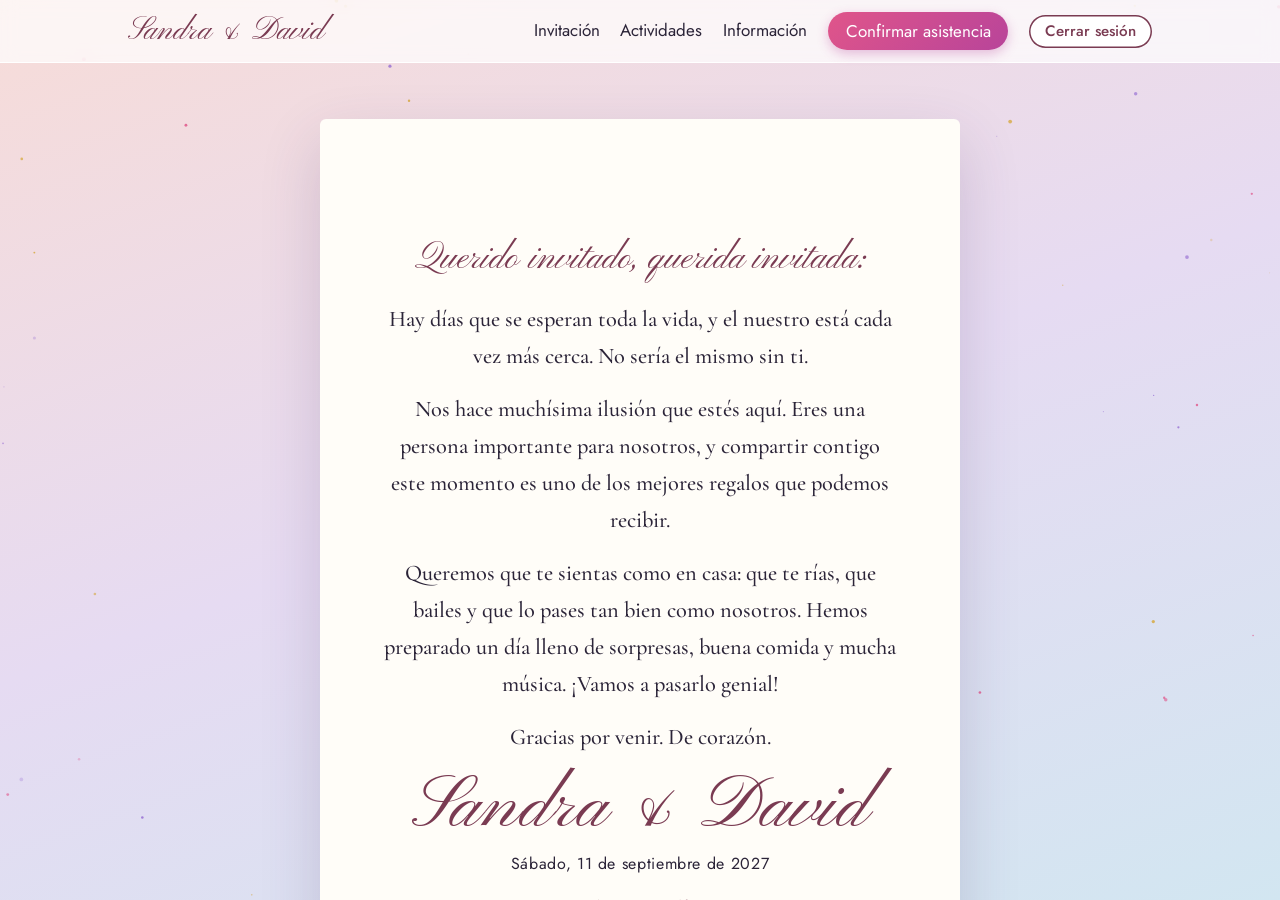
==== index.html @ 9ab34658 "Add files via upload" ====
<!DOCTYPE html>
<html lang="es">
<head>
  <meta charset="UTF-8">
  <meta name="viewport" content="width=device-width, initial-scale=1">
  <title>Nuestra invitación</title>
  <link rel="stylesheet" href="/style.css">
</head>
<body>
  <header><div class="caja">
    <a class="logo" href="/">Sandra &amp; David</a>
    <nav>
      <a href="/">Invitación</a>
      <a href="/actividades">Actividades</a>
      <a href="/informacion">Información</a>
      <a class="cta" href="/asistencia">Confirmar asistencia</a>
      <a href="/panel" id="adminlink" hidden>Administración</a>
      <button class="sec" id="salir">Cerrar sesión</button>
    </nav>
  </div></header>
  <main class="caja">
    <article class="carta">
      <img class="anillos" src="/img/anillos.svg" alt="">
      <p class="saludo">Querido invitado, querida invitada:</p>
      <p>Hay días que se esperan toda la vida, y el nuestro está cada vez más cerca. No sería el mismo sin ti.</p>
      <p>Nos hace muchísima ilusión que estés aquí. Eres una persona importante para nosotros, y compartir contigo este momento es uno de los mejores regalos que podemos recibir.</p>
      <p>Queremos que te sientas como en casa: que te rías, que bailes y que lo pases tan bien como nosotros. Hemos preparado un día lleno de sorpresas, buena comida y mucha música. ¡Vamos a pasarlo genial!</p>
      <p>Gracias por venir. De corazón.</p>
      <p class="firma">Sandra &amp; David</p>
      <!-- CAMBIA la fecha aquí y en la línea FECHA del script -->
      <p class="fecha">Sábado, 11 de septiembre de 2027</p>
      <p class="cuenta" id="cuenta"></p>
      <div class="acciones">
        <a class="boton" href="/asistencia">Confirmar asistencia</a>
        <a class="boton claro" href="/actividades">Ver el programa</a>
        <a class="boton claro" href="/informacion">Dónde y cómo llegar</a>
      </div>
    </article>
  </main>
  <script src="/app.js"></script>
  <script>
    iniciar();
    const FECHA = new Date('2027-09-11T10:00:00'); // CAMBIA la fecha de la boda
    const d = Math.ceil((FECHA - new Date()) / 864e5);
    document.getElementById('cuenta').textContent =
      d > 1 ? 'Faltan ' + d + ' días' : d === 1 ? 'Es mañana' : d === 0 ? 'Es hoy' : 'Gracias por acompañarnos';
  </script>
</body>
</html>
---- style.css ----
@import url("https://fonts.googleapis.com/css2?family=Cormorant+Garamond:ital,wght@0,500;0,600;1,500&family=Jost:wght@400;500&family=Pinyon+Script&display=swap");
@view-transition{navigation:auto}
:root{--oro:#d6b36a;--ciruela:#7a3b52;--tinta:#2b2438;--rosa:#e9b8b5;--salvia:#b9d1a6;--cielo:#a9d3e8;--lila:#c9b6e6;--sol:#f3d58a;
--serif:"Cormorant Garamond",Georgia,serif;--sans:Jost,"Segoe UI",Arial,sans-serif;--script:"Pinyon Script","Brush Script MT",cursive}
*{box-sizing:border-box}
html{scroll-behavior:smooth}
body{margin:0;min-height:100dvh;color:var(--tinta);font:400 1.0625rem/1.7 var(--sans);background:linear-gradient(160deg,#f7dcd8 0%,#e6dbf2 50%,#d2e6f1 100%) fixed}
.caja{width:min(100% - 2rem,64rem);margin-inline:auto}
header{background:#ffffffb3;backdrop-filter:blur(8px);border-bottom:1px solid #fff}
header .caja{display:flex;justify-content:space-between;align-items:center;gap:.6rem 1.5rem;flex-wrap:wrap;padding-block:.7rem}
.logo{font:2rem var(--script);color:var(--ciruela);text-decoration:none}
nav{display:flex;gap:.4rem 1.3rem;align-items:center;flex-wrap:wrap}
nav a{color:var(--tinta);text-decoration:none;padding-block:.2rem;border-bottom:2px solid transparent}
nav a:hover,nav a[aria-current]{border-color:var(--oro)}
main{padding-block:clamp(1.5rem,5vw,3.5rem) 4rem}
h1,h2,h3{font-family:var(--serif);font-weight:600;line-height:1.1;margin:0}
h1{font-size:clamp(2.4rem,7vw,4rem)}
h2{font-size:clamp(1.7rem,4vw,2.2rem)}
h3{font-size:1.45rem;margin-bottom:.25rem}
p{margin:0 0 1rem}
.centro{text-align:center}
.centro p{margin-inline:auto;max-width:44ch}
button,.boton{font:500 1rem var(--sans);color:#fff;border:0;border-radius:999px;padding:.8rem 1.7rem;cursor:pointer;text-decoration:none;display:inline-block;background:linear-gradient(135deg,#9a4a69,var(--ciruela));box-shadow:0 6px 16px #7a3b5240}
button:hover,.boton:hover{filter:brightness(1.1)}
.boton.claro,button.sec{background:#fff;color:var(--ciruela);box-shadow:inset 0 0 0 1.5px var(--ciruela)}
button.sec{padding:.35rem 1rem;font-size:.95rem}
:focus-visible{outline:3px solid var(--oro);outline-offset:3px}
.acciones{display:flex;gap:.8rem;justify-content:center;flex-wrap:wrap}
/* Carta de invitación */
.carta{position:relative;width:min(100%,40rem);margin:0 auto;padding:clamp(3.5rem,9vw,5.5rem) clamp(1.4rem,6vw,4rem);background:#fffdf8;border-radius:6px;box-shadow:0 2px 0 #fff,0 24px 60px #4a2f6330;text-align:center;overflow:hidden}
.carta::before,.carta::after{content:"";position:absolute;width:clamp(6.5rem,26vw,10rem);aspect-ratio:11/6;background:url(/img/rama.svg) center/contain no-repeat;pointer-events:none}
.carta::before{top:.6rem;left:.6rem}
.carta::after{bottom:.6rem;right:.6rem;transform:rotate(180deg)}
.carta img.anillos{width:5rem;margin-bottom:.4rem}
.carta .saludo{font:2.3rem var(--script);color:var(--ciruela);margin-bottom:1.2rem}
.carta p{font:500 clamp(1.2rem,3.2vw,1.4rem)/1.65 var(--serif)}
.carta .firma{font:clamp(3rem,12vw,4.6rem)/1 var(--script);color:var(--ciruela);margin:.8rem 0 .4rem}
.carta .fecha{font:1rem var(--sans);letter-spacing:.04em}
.cuenta{font:italic 500 1.8rem var(--serif);color:var(--ciruela);margin:.2rem 0 1.6rem}
/* Programa */
.titulo{margin-bottom:2.5rem}
.titulo .script{display:block;font:clamp(2rem,6vw,3rem) var(--script);color:var(--ciruela)}
.linea{list-style:none;margin:0 auto;padding:0;max-width:58rem;position:relative;display:grid;gap:1.6rem}
.linea::before{content:"";position:absolute;left:50%;top:0;bottom:0;width:3px;transform:translateX(-50%);background:linear-gradient(var(--rosa),var(--lila),var(--cielo));border-radius:3px}
.linea li{position:relative;width:calc(50% - 2.2rem);background:#fffdf8;border-radius:16px;padding:1.2rem 1.5rem 1.3rem;border-top:6px solid var(--c);box-shadow:0 10px 28px #4a2f6322}
.linea li:nth-child(even){justify-self:end}
.linea li::after{content:attr(data-i);position:absolute;top:.9rem;right:-3.4rem;width:2.4rem;height:2.4rem;border-radius:50%;background:var(--c);display:grid;place-items:center;font-size:1.25rem;box-shadow:0 0 0 5px #ffffffb0}
.linea li:nth-child(even)::after{right:auto;left:-3.4rem}
.linea time{font:500 .95rem var(--sans);color:var(--ciruela);font-variant-numeric:tabular-nums}
.linea p{margin:.2rem 0 0}
/* Información */
.lugares{display:grid;grid-template-columns:repeat(auto-fit,minmax(min(100%,22rem),1fr));gap:1.8rem}
.lugar{background:#fffdf8;border-radius:18px;overflow:hidden;box-shadow:0 12px 32px #4a2f6326;display:flex;flex-direction:column}
.lugar .cab{padding:1.4rem 1.6rem;background:linear-gradient(135deg,var(--c1),var(--c2))}
.lugar .cab span{font-size:2rem}
.lugar .cuerpo{padding:1.4rem 1.6rem 1.6rem;display:grid;gap:.4rem;flex:1;align-content:start}
.lugar iframe{width:100%;height:15rem;border:0;border-radius:12px;margin:.6rem 0 1rem}
.lugar .boton{justify-self:start}
.notas{display:grid;grid-template-columns:repeat(auto-fit,minmax(min(100%,15rem),1fr));gap:1.4rem;margin-top:1.8rem}
.notas div{background:#ffffffcc;border-radius:14px;padding:1.2rem 1.4rem;border-left:6px solid var(--c)}
.notas p{margin:0}
/* Formularios y panel */
form{display:grid;gap:1rem;max-width:26rem}
label{font-weight:500;font-size:.95rem}
input,select{width:100%;font:inherit;padding:.7rem .8rem;border:1px solid #b5a8c8;border-radius:10px;background:#fff;color:var(--tinta)}
.msg{min-height:1.5rem;font-size:.95rem;margin:0}
.msg.error{color:#a3261f}
.tabla{overflow-x:auto;margin-top:2rem;background:#ffffffcc;border-radius:14px;padding:.5rem 1rem}
table{border-collapse:collapse;width:100%}
th,td{text-align:left;padding:.6rem .5rem;border-bottom:1px solid #e3dcee}
/* Acceso misterioso */
.noche{min-height:100dvh;display:grid;place-items:center;padding:1.5rem;color:#eee9f7;position:relative;overflow:hidden;
background:radial-gradient(ellipse at 85% 8%,#3d3170 0,transparent 45%),radial-gradient(ellipse at 8% 95%,#4d2148 0,transparent 50%),#0d0f24 fixed}
.noche::before,.noche::after{content:"";position:absolute;inset:0;pointer-events:none}
.noche::before{background-image:radial-gradient(1.5px 1.5px at 20px 30px,#fff,transparent),radial-gradient(1px 1px at 90px 80px,#fff,transparent),radial-gradient(1.5px 1.5px at 150px 20px,#f6e3b0,transparent),radial-gradient(1px 1px at 60px 140px,#fff,transparent);background-size:200px 180px}
.noche::after{background-image:radial-gradient(2px 2px at 40px 60px,#fff,transparent),radial-gradient(1.8px 1.8px at 130px 110px,var(--oro),transparent);background-size:310px 260px;animation:brillo 5s ease-in-out infinite alternate}
@keyframes brillo{from{opacity:.2}to{opacity:1}}
.luna{position:absolute;top:7%;right:9%;width:clamp(3.8rem,12vw,7rem);aspect-ratio:1;border-radius:50%;background:radial-gradient(circle at 35% 35%,#fffbe8,#e9dfb8 60%,#cdbf8c);box-shadow:0 0 70px 24px #f6e3b030}
.noche>main{position:relative;z-index:1;padding:0;width:min(92vw,25rem)}
.puerta{margin-top:2.6rem;text-align:center;padding:0 1.8rem 2rem;background:#151839d9;backdrop-filter:blur(8px);border:1px solid #d6b36a66;border-radius:22px;box-shadow:0 24px 70px #000a}
.sello{width:4.8rem;height:4.8rem;margin:0 auto 1rem;transform:translateY(-2.4rem);border-radius:50%;display:grid;place-items:center;font:2.1rem var(--script);color:#f3d9a0;background:radial-gradient(circle at 35% 30%,#b84a66,#7a2340 70%);box-shadow:inset 0 0 0 4px #ffffff24,inset 0 0 0 7px #0003,0 10px 24px #000a}
.puerta .sello+h1{margin-top:-1.6rem}
.puerta h1{font-size:clamp(2rem,8vw,2.6rem);color:#f6e3b0;margin-bottom:.6rem}
.puerta p{color:#c9c2df;margin-bottom:1.4rem}
.puerta form{text-align:left;margin-inline:auto}
.puerta label{color:#ddd6f0}
.puerta input{background:#0d0f2499;border-color:#d6b36a55;color:#fff}
.puerta button{width:100%;background:linear-gradient(135deg,#ecd08d,#c19a4a);color:#1b1630;box-shadow:0 6px 20px #c19a4a40}
.puerta .msg.error{color:#ff9d9d}
@media(max-width:760px){
.linea::before{left:1.2rem}
.linea li,.linea li:nth-child(even){width:auto;margin-left:3.4rem;justify-self:auto}
.linea li::after,.linea li:nth-child(even)::after{left:-3.4rem;right:auto}}
@media(prefers-reduced-motion:reduce){html{scroll-behavior:auto}.noche::after{animation:none}@view-transition{navigation:none}}

/* ===== v5: fondo, transiciones, asistencia, programa grande ===== */
#cielo{position:fixed;inset:0;width:100%;height:100%;z-index:-1;pointer-events:none}
nav a.cta{background:linear-gradient(135deg,#e0558a,#b8449a);color:#fff;border:0;border-radius:999px;padding:.3rem 1.1rem;box-shadow:0 4px 12px #b8449a55}
nav a.cta:hover,nav a.cta[aria-current]{filter:brightness(1.12)}
/* Transición mágica: la nueva página se abre como un iris dorado */
::view-transition-old(root){animation:salida .5s ease both}
::view-transition-new(root){animation:entrada .9s cubic-bezier(.2,.7,.2,1) both}
@keyframes salida{to{opacity:0;filter:blur(10px) brightness(1.5);transform:scale(1.05)}}
@keyframes entrada{from{clip-path:circle(0% at 50% 45%);filter:brightness(1.8) blur(8px)}to{clip-path:circle(150% at 50% 45%);filter:none}}
.sin-vt body{animation:aparecer .8s ease both}
.sin-vt body.saliendo{opacity:0;filter:blur(10px);transform:scale(1.03);transition:.45s ease}
@keyframes aparecer{from{opacity:0;filter:blur(8px)}to{opacity:1;filter:none}}
/* Confirmar asistencia */
.asistencia{min-height:calc(100dvh - 6rem);display:grid;align-content:center;justify-items:center}
.asistencia .script{font:clamp(2rem,6vw,3rem) var(--script);color:var(--ciruela)}
.asistencia h1{margin:.4rem 0 1rem}
.gigante{display:block;width:min(100%,48rem);margin:2rem auto 1.2rem;padding:clamp(1.8rem,7vw,3.6rem) 1.5rem;border-radius:999px;font:600 clamp(1.8rem,7.4vw,4.2rem)/1.1 var(--serif);letter-spacing:.02em;
background:linear-gradient(120deg,#e0558a,#b8449a,#f08a5d,#e0558a);background-size:300% 100%;box-shadow:0 0 0 0 #e0558a99,0 22px 50px #b8449a66;animation:latido 2.2s ease-out infinite,fluir 7s linear infinite;transition:transform .3s cubic-bezier(.3,1.6,.5,1)}
.gigante:hover{transform:scale(1.05) rotate(-.7deg);filter:brightness(1.08)}
.gigante:active{transform:scale(.97)}
.gigante.hecho{background:linear-gradient(120deg,#3fa57b,#7cc7a0,#d6b36a,#3fa57b);background-size:300% 100%}
@keyframes latido{0%{box-shadow:0 0 0 0 #e0558a99,0 22px 50px #b8449a66}70%,100%{box-shadow:0 0 0 38px #e0558a00,0 22px 50px #b8449a66}}
@keyframes fluir{to{background-position:300% 0}}
.pequeno{background:none;box-shadow:none;color:var(--ciruela);text-decoration:underline;font-size:.95rem;padding:.5rem 1rem}
.pequeno:hover{filter:none;background:#ffffff80}
.estado{min-height:3.2rem;font:italic 500 1.5rem var(--serif);color:var(--ciruela);margin-top:1rem}
.estado.msg.error{color:#a3261f;font:1rem var(--sans)}
/* Programa: letra grande y efectos con el ratón */
.titulo h1{font-size:clamp(3rem,10vw,5.8rem)}
.linea{max-width:68rem;gap:2.2rem}
.linea li{padding:1.7rem 2rem 1.8rem;transition:transform .35s cubic-bezier(.2,.8,.2,1),box-shadow .35s,background .35s}
.linea time{font-size:1.25rem;letter-spacing:.05em}
.linea h3{font-size:clamp(2.1rem,4.8vw,3rem);margin:.15rem 0 .4rem;transition:color .3s,letter-spacing .3s}
.linea p{font-size:1.3rem;line-height:1.55}
.linea li::after{width:3.2rem;height:3.2rem;font-size:1.7rem;right:-3.8rem;transition:transform .55s cubic-bezier(.3,1.6,.5,1)}
.linea li:nth-child(even)::after{right:auto;left:-3.8rem}
@media(hover:hover){
.linea li:hover{transform:translateY(-8px) scale(1.035) rotate(-.4deg);box-shadow:0 24px 50px color-mix(in srgb,var(--c) 55%,transparent),0 0 0 3px var(--c);background:linear-gradient(135deg,#fffdf8,color-mix(in srgb,var(--c) 28%,#fffdf8))}
.linea li:nth-child(even):hover{transform:translateY(-8px) scale(1.035) rotate(.4deg)}
.linea li:hover::after{transform:scale(1.3) rotate(360deg)}
.linea li:hover h3{color:var(--ciruela);letter-spacing:.02em}}
@supports (animation-timeline:view()){
.linea li{animation:subir linear both;animation-timeline:view();animation-range:entry 0% entry 55%}}
@keyframes subir{from{opacity:0;translate:0 50px}}
@media(max-width:760px){
.linea::before{left:1.8rem}
.linea li,.linea li:nth-child(even){margin-left:4rem}
.linea li::after,.linea li:nth-child(even)::after{left:-3.8rem;right:auto}}
@media(prefers-reduced-motion:reduce){
::view-transition-group(*),::view-transition-old(*),::view-transition-new(*){animation:none!important}
.gigante{animation:none}.linea li{animation:none!important}}

/* ===== v6: estrella secreta y minijuego ===== */
.secreto{position:fixed;top:0;left:0;z-index:30;width:26px;height:26px;padding:0;border:0;border-radius:0;background:none;box-shadow:none;color:var(--oro);font-size:12px;line-height:26px;cursor:pointer;opacity:.85;text-shadow:0 0 6px #fff}
.secreto:hover{filter:none;opacity:1}
.secreto.pulso{animation:pulso .35s ease}
@keyframes pulso{50%{transform:scale(2.2) rotate(72deg)}}
.hud{display:flex;justify-content:center;gap:1.6rem;flex-wrap:wrap;margin:1rem 0;font-weight:500;font-size:1.15rem}
#juego{display:block;width:100%;height:auto;aspect-ratio:900/560;border-radius:18px;border:2px solid var(--oro);box-shadow:0 18px 50px #2b243855;touch-action:none;cursor:crosshair;background:#14134a}
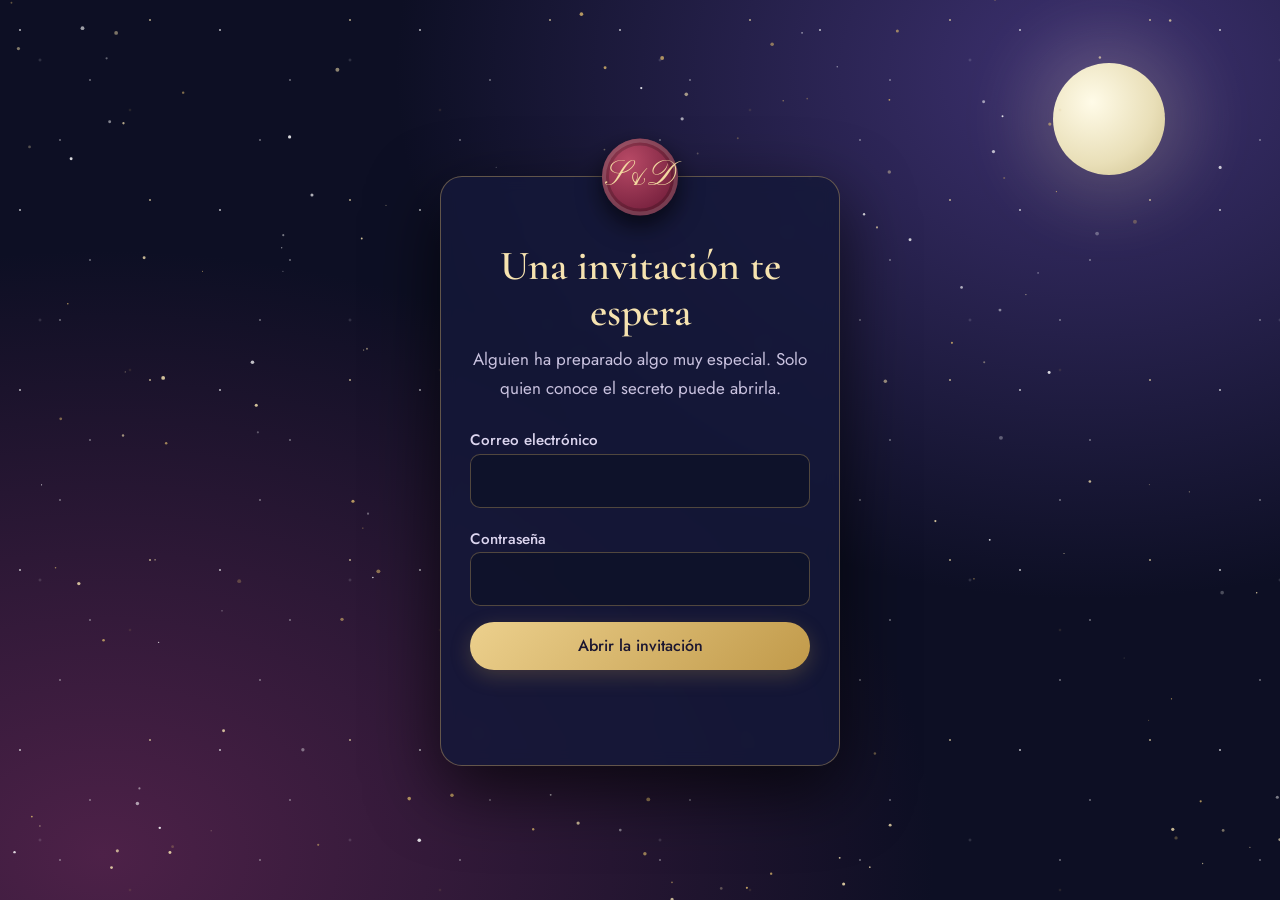
==== commit e56a7799: "Add files via upload" ====
--- a/index.html
+++ b/index.html
@@ -21,14 +21,15 @@
   <main class="caja">
     <article class="carta">
       <img class="anillos" src="/img/anillos.svg" alt="">
-      <p class="saludo">Querido invitado, querida invitada:</p>
-      <p>Hay días que se esperan toda la vida, y el nuestro está cada vez más cerca. No sería el mismo sin ti.</p>
-      <p>Nos hace muchísima ilusión que estés aquí. Eres una persona importante para nosotros, y compartir contigo este momento es uno de los mejores regalos que podemos recibir.</p>
-      <p>Queremos que te sientas como en casa: que te rías, que bailes y que lo pases tan bien como nosotros. Hemos preparado un día lleno de sorpresas, buena comida y mucha música. ¡Vamos a pasarlo genial!</p>
-      <p>Gracias por venir. De corazón.</p>
+      <p>Si estás leyendo estas palabras es porque queremos que sigas formando parte de nuestra historia y de todo lo bonito que está por venir.</p>
+      <p>Desde el principio tuvimos claro que queríamos una boda íntima, rodeados de las personas que hacen nuestra vida más bonita.</p>
+      <p>Hoy celebramos nuestro amor, los recuerdos que hemos construido juntos y todos los momentos que aún nos quedan por compartir.</p>
+      <p>Queremos que disfrutes de este día tanto como nosotros. Que brindes, que te emociones, que bailes y, sobre todo, que te sientas entre los tuyos.</p>
+      <p class="destacada">Porque lo que hace verdaderamente especial este día no es cómo lo celebramos, sino con quién lo compartimos.</p>
+      <p>Gracias por estar hoy aquí, pero, sobre todo, gracias por estar siempre.</p>
+      <p class="cierre">Con todo nuestro cariño,</p>
       <p class="firma">Sandra &amp; David</p>
-      <!-- CAMBIA la fecha aquí y en la línea FECHA del script -->
-      <p class="fecha">Sábado, 11 de septiembre de 2027</p>
+      <p class="fecha">27 de febrero de 2027</p>
       <p class="cuenta" id="cuenta"></p>
       <div class="acciones">
         <a class="boton" href="/asistencia">Confirmar asistencia</a>
@@ -40,7 +41,17 @@
   <script src="/app.js"></script>
   <script>
     iniciar();
-    const FECHA = new Date('2027-09-11T10:00:00'); // CAMBIA la fecha de la boda
+    // Secreto: 5 toques seguidos a los anillos (cada uno antes de 2 segundos desde el anterior)
+    (function () {
+      const anillos = document.querySelector('.anillos');
+      let n = 0, t;
+      anillos.addEventListener('click', () => {
+        n++; clearTimeout(t); t = setTimeout(() => { n = 0; }, 2000);
+        anillos.classList.remove('toque'); void anillos.offsetWidth; anillos.classList.add('toque');
+        if (n >= 5) { n = 0; setTimeout(() => { location.href = '/yisuscrais'; }, 350); }
+      });
+    })();
+    const FECHA = new Date('2027-02-27T10:00:00'); // CAMBIA la fecha de la boda
     const d = Math.ceil((FECHA - new Date()) / 864e5);
     document.getElementById('cuenta').textContent =
       d > 1 ? 'Faltan ' + d + ' días' : d === 1 ? 'Es mañana' : d === 0 ? 'Es hoy' : 'Gracias por acompañarnos';
--- a/style.css
+++ b/style.css
@@ -146,9 +146,15 @@
 .gigante{animation:none}.linea li{animation:none!important}}
 
 /* ===== v6: estrella secreta y minijuego ===== */
-.secreto{position:fixed;top:0;left:0;z-index:30;width:26px;height:26px;padding:0;border:0;border-radius:0;background:none;box-shadow:none;color:var(--oro);font-size:12px;line-height:26px;cursor:pointer;opacity:.85;text-shadow:0 0 6px #fff}
-.secreto:hover{filter:none;opacity:1}
-.secreto.pulso{animation:pulso .35s ease}
-@keyframes pulso{50%{transform:scale(2.2) rotate(72deg)}}
 .hud{display:flex;justify-content:center;gap:1.6rem;flex-wrap:wrap;margin:1rem 0;font-weight:500;font-size:1.15rem}
 #juego{display:block;width:100%;height:auto;aspect-ratio:900/560;border-radius:18px;border:2px solid var(--oro);box-shadow:0 18px 50px #2b243855;touch-action:none;cursor:crosshair;background:#14134a}
+
+/* ===== v8: secreto en el nombre de los novios y carta ===== */
+.logo{display:inline-block}
+.carta .destacada{font:italic 500 clamp(1.35rem,3.6vw,1.6rem)/1.5 var(--serif);color:var(--ciruela);margin-block:1.4rem}
+.carta .cierre{margin:1.6rem 0 0}
+
+/* ===== v9: secreto en los anillos de la invitación ===== */
+.carta img.anillos{display:block;margin:0 auto .4rem;user-select:none;-webkit-user-select:none;-webkit-tap-highlight-color:transparent;touch-action:manipulation}
+.carta img.anillos.toque{animation:giro .4s ease}
+@keyframes giro{50%{transform:scale(1.3) rotate(18deg)}}
